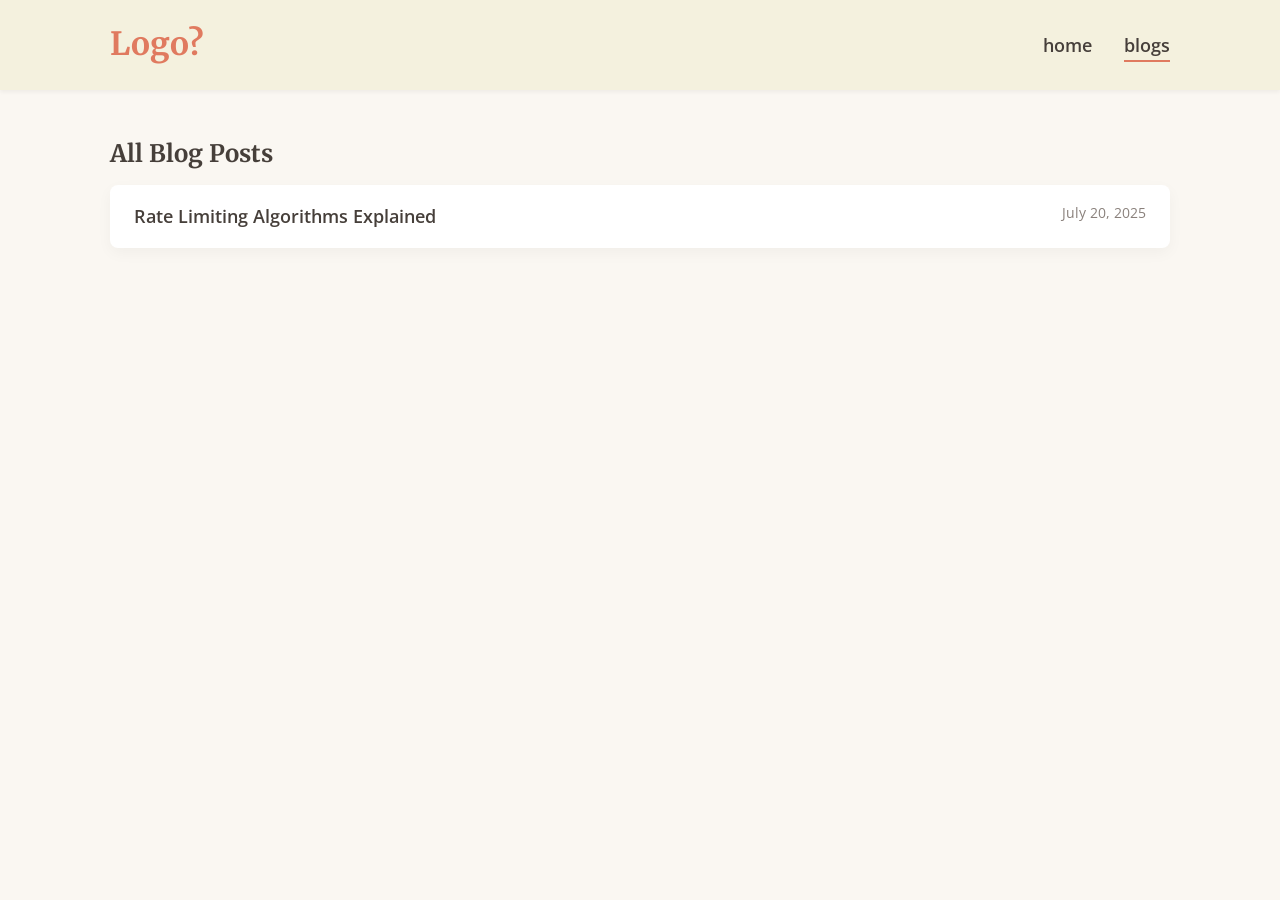
==== blogs.html @ 0a85ffc7 "init: Blog application." ====
<!DOCTYPE html>
<html lang="en">
  <head>
    <meta charset="UTF-8" />
    <meta name="viewport" content="width=device-width, initial-scale=1.0" />
    <title>Blogs - Blogz</title>
    <link rel="icon" href="favicon.ico" type="image/x-icon" />
    <link rel="shortcut icon" href="favicon.ico" type="image/x-icon" />
    <link rel="stylesheet" href="css/style.css" />
    <link rel="icon" type="image/x-icon" href="./favicon.jpeg" />
    <link rel="preconnect" href="https://fonts.googleapis.com" />
    <link rel="preconnect" href="https://fonts.gstatic.com" crossorigin />
    <link
      href="https://fonts.googleapis.com/css2?family=Merriweather:wght@300;400;700&family=Open+Sans:wght@400;600&display=swap"
      rel="stylesheet"
    />
    <meta
      name="description"
      content="All blog posts by Harsh Chauhan on various topics"
    />
  </head>
  <body>
    <header>
      <div class="container">
        <h1><a href="index.html">Logo?</a></h1>
        <nav>
          <ul>
            <li><a href="index.html">home</a></li>
            <li><a href="blogs.html" class="active">blogs</a></li>
          </ul>
        </nav>
      </div>
    </header>

    <main>
      <section class="blog-list container">
        <h1>All Blog Posts</h1>

        <div class="posts-list">
          <article class="post-item">
            <a href="posts/rate-limiting-algorithms.html">
              <div class="post-title">Rate Limiting Algorithms Explained</div>
              <span class="date">July 20, 2025</span>
            </a>
          </article>
        </div>
      </section>
    </main>

    <script src="js/main.js"></script>
  </body>
</html>
---- css/style.css ----
/* Base Styles */
:root {
  --bg-color: #faf7f2;
  --text-color: #463f3a;
  --accent-color: #e07a5f;
  --secondary-color: #8a817c;
  --highlight-color: #f4f1de;
  --card-bg: #ffffff;
  --card-shadow: rgba(0, 0, 0, 0.04);
}

* {
  margin: 0;
  padding: 0;
  box-sizing: border-box;
}

body {
  font-family: "Open Sans", sans-serif;
  color: var(--text-color);
  background-color: var(--bg-color);
  line-height: 1.6;
  font-size: 16px;
  transition: all 0.3s ease;
}

h1,
h2,
h3,
h4,
h5,
h6 {
  font-family: "Merriweather", serif;
  font-weight: 700;
  line-height: 1.3;
  margin-bottom: 1rem;
}

a {
  text-decoration: none;
  color: inherit;
  transition: color 0.3s ease;
}

a:hover {
  color: var(--accent-color);
}

img {
  max-width: 100%;
  height: auto;
}

.container {
  max-width: 1100px;
  margin: 0 auto;
  padding: 0 20px;
}

/* Header */
body > header {
  background-color: var(--highlight-color);
  padding: 1.5rem 0;
  box-shadow: 0 2px 4px rgba(0, 0, 0, 0.05);
  position: static;
  top: 0;
  z-index: 100;
}

body > header .container {
  display: flex;
  justify-content: space-between;
  align-items: center;
}

header h1 {
  font-size: 2rem;
  margin-bottom: 0;
}

header h1 a {
  color: var(--accent-color);
}

nav ul {
  display: flex;
  list-style: none;
}

nav ul li {
  margin-left: 2rem;
}

nav ul li a {
  font-size: 1.1rem;
  font-weight: 600;
  position: relative;
}

nav ul li a::after {
  content: "";
  position: absolute;
  bottom: -5px;
  left: 0;
  width: 0;
  height: 2px;
  background-color: var(--accent-color);
  transition: width 0.3s ease;
}

nav ul li a:hover::after,
nav ul li a.active::after {
  width: 100%;
}

/* Hero Section */
.hero {
  background-color: var(--highlight-color);
  text-align: center;
  padding: 4rem 0;
  margin-bottom: 3rem;
}

.hero h2 {
  font-size: 2.5rem;
  margin-bottom: 1rem;
  color: var(--text-color);
}

.hero p {
  font-size: 1.2rem;
  color: var(--secondary-color);
  max-width: 600px;
  margin: 0 auto;
}

/* Blog Posts */
.blog-posts {
  display: grid;
  grid-template-columns: repeat(auto-fill, minmax(300px, 1fr));
  gap: 2rem;
  margin-bottom: 4rem;
}

.post-card {
  background-color: var(--card-bg);
  border-radius: 8px;
  overflow: hidden;
  box-shadow: 0 5px 15px var(--card-shadow);
  transition: transform 0.3s ease, box-shadow 0.3s ease;
}

.post-card:hover {
  transform: translateY(-5px);
  box-shadow: 0 8px 25px rgba(0, 0, 0, 0.08);
}

.post-card.featured {
  grid-column: 1 / -1;
}

.post-content {
  padding: 1.5rem;
}

.date {
  display: block;
  font-size: 0.9rem;
  color: var(--secondary-color);
  margin-bottom: 0.5rem;
}

.post-card h3 {
  font-size: 1.5rem;
  margin-bottom: 0.75rem;
  transition: color 0.3s ease;
}

.post-card:hover h3 {
  color: var(--accent-color);
}

.post-card p {
  color: var(--secondary-color);
  margin-bottom: 1rem;
}

.read-more {
  display: inline-block;
  font-weight: 600;
  color: var(--accent-color);
}

/* Blog Posts List */
.blog-list {
  margin: 3rem auto;
}

.page-title {
  font-size: 2.5rem;
  margin-bottom: 2rem;
  color: var(--text-color);
}

.posts-list {
  display: flex;
  flex-direction: column;
  gap: 0.75rem;
}

.post-item {
  background-color: var(--card-bg);
  border-radius: 8px;
  overflow: hidden;
  box-shadow: 0 5px 15px var(--card-shadow);
  transition: background-color 0.3s ease;
}

.post-item a {
  display: flex;
  justify-content: space-between;
  align-items: center;
  padding: 1rem 1.5rem;
}

.post-item:hover {
  background-color: var(--highlight-color);
}

.post-item .post-title {
  font-size: 1.1rem;
  font-weight: 600;
  color: var(--text-color);
  margin: 0;
  flex-grow: 1;
  padding-right: 1rem;
}

.post-item:hover .post-title {
  color: var(--accent-color);
}

.post-item .date {
  font-size: 0.9rem;
  color: var(--secondary-color);
  white-space: nowrap;
}

/* About Section */
.about {
  margin: 3rem auto;
}

.about h2,
.contact h2 {
  text-align: center;
  margin-bottom: 2rem;
}

.about-content {
  display: flex;
  justify-content: center;
}

.bio {
  max-width: 700px;
  margin: 0 auto;
}

.bio p {
  margin-bottom: 1rem;
}

/* Contact Form */
.contact {
  text-align: center;
}

.contact p {
  max-width: 600px;
  margin: 0 auto 2rem;
}

form {
  max-width: 600px;
  margin: 0 auto;
  text-align: left;
}

.form-group {
  margin-bottom: 1.5rem;
}

label {
  display: block;
  margin-bottom: 0.5rem;
  font-weight: 600;
}

input,
textarea {
  width: 100%;
  padding: 0.75rem;
  border: 1px solid #ddd;
  border-radius: 4px;
  font-family: inherit;
  font-size: inherit;
  background-color: var(--card-bg);
  transition: border-color 0.3s ease;
}

input:focus,
textarea:focus {
  outline: none;
  border-color: var(--accent-color);
}

button {
  background-color: var(--accent-color);
  color: white;
  border: none;
  border-radius: 4px;
  padding: 0.75rem 1.5rem;
  font-size: 1rem;
  font-weight: 600;
  cursor: pointer;
  transition: background-color 0.3s ease;
}

button:hover {
  background-color: #c45a3d;
}

/* Footer */
footer {
  background-color: var(--highlight-color);
  padding: 2rem 0;
  text-align: center;
  margin-top: 3rem;
}

footer .container {
  display: flex;
  justify-content: space-between;
  align-items: center;
}

.social-links a {
  margin-left: 1rem;
  display: inline-block;
}

.social-links svg {
  width: 20px;
  height: 20px;
  stroke: var(--secondary-color);
  transition: stroke 0.3s ease;
}

.social-links a:hover svg {
  stroke: var(--accent-color);
}

/* Blog Post Page */
.post-header {
  text-align: center;
  margin-bottom: 2rem;
  position: static; /* Ensure it's not sticky */
}

.post-header h1 {
  font-size: 2.5rem;
  margin-bottom: 0.5rem;
}

.post-meta {
  color: var(--secondary-color);
  margin-bottom: 2rem;
}

.post-content {
  max-width: 800px;
  margin: 0 auto;
}

.post-body {
  font-family: "Merriweather", serif;
  font-size: 1.1rem;
  line-height: 1.8;
}

.post-body p,
.post-body ul,
.post-body ol {
  margin-bottom: 1.5rem;
}

.post-body ul,
.post-body ol {
  padding-left: 2rem;
}

.post-body ul {
  list-style-type: disc;
}

.post-body ol {
  list-style-type: decimal;
}

.post-body li {
  margin-bottom: 0.5rem;
  line-height: 1.6;
}

.post-body h2 {
  font-size: 1.8rem;
  margin-top: 2rem;
  margin-bottom: 1rem;
}

.post-body h3 {
  font-size: 1.5rem;
  margin-top: 1.5rem;
  margin-bottom: 1rem;
}

.post-body blockquote {
  border-left: 4px solid var(--accent-color);
  padding-left: 1.5rem;
  font-style: italic;
  margin: 2rem 0;
}

.post-body pre {
  background-color: #f8f8f8;
  border: 1px solid #e1e1e1;
  border-radius: 8px;
  padding: 1.5rem;
  margin: 2rem 0;
  overflow-x: auto;
  font-family: "Monaco", "Menlo", "Ubuntu Mono", monospace;
  font-size: 0.9rem;
  line-height: 1.4;
}

.post-body code {
  font-family: "Monaco", "Menlo", "Ubuntu Mono", monospace;
  font-size: 0.9em;
  background-color: #f8f8f8;
  padding: 0.2em 0.4em;
  border-radius: 4px;
  border: 1px solid #e1e1e1;
}

.post-body pre code {
  background-color: transparent;
  padding: 0;
  border: none;
  font-size: 0.9rem;
}

/* Dark mode code styles */
body.dark-mode .post-body pre {
  background-color: #2d2d2d;
  border-color: #444;
  color: #f8f8f2;
}

body.dark-mode .post-body code {
  background-color: #2d2d2d;
  border-color: #444;
  color: #f8f8f2;
}

/* Responsive Design */
@media (max-width: 768px) {
  header .container {
    flex-direction: column;
  }

  header h1 {
    margin-bottom: 1rem;
  }

  nav ul li {
    margin: 0 1rem;
  }

  .blog-posts {
    grid-template-columns: 1fr;
  }

  footer .container {
    flex-direction: column;
  }

  footer p {
    margin-bottom: 1rem;
  }

  .post-item h2 {
    font-size: 1.3rem;
  }
}

/* Dark Mode Toggle - Functionality will be added with JS */
.theme-switch {
  display: flex;
  align-items: center;
}

.theme-switch label {
  margin: 0 0 0 10px;
}

body.dark-mode {
  --bg-color: #2b2b2b;
  --text-color: #e0e0e0;
  --accent-color: #ff7e5f;
  --secondary-color: #b3b3b3;
  --highlight-color: #3a3a3a;
  --card-bg: #3a3a3a;
  --card-shadow: rgba(0, 0, 0, 0.2);
}
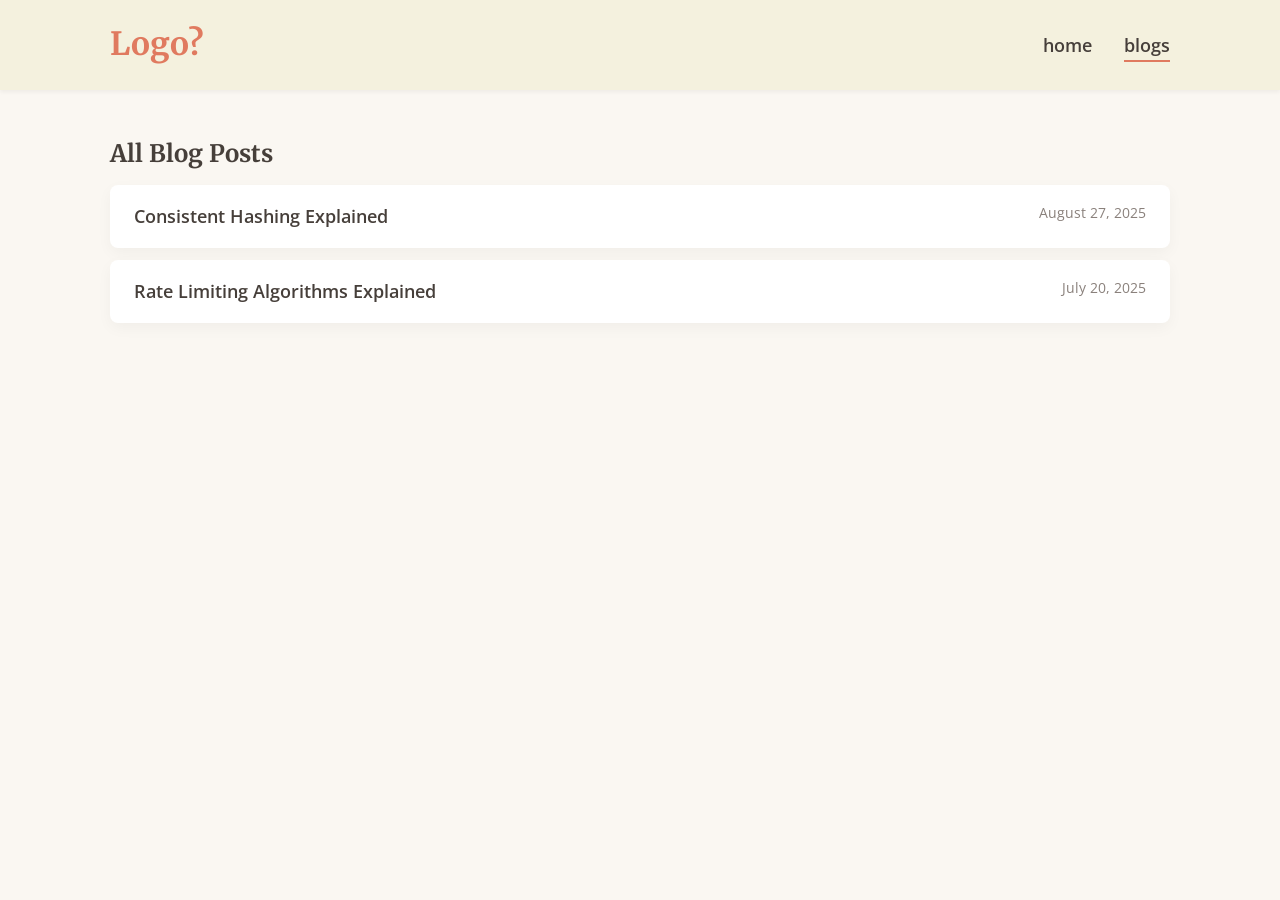
==== commit 70d1ca6a: "post: Consistent Hashing." ====
--- a/blogs.html
+++ b/blogs.html
@@ -38,6 +38,13 @@
 
         <div class="posts-list">
           <article class="post-item">
+            <a href="posts/consistent-hashing-explained.html">
+              <div class="post-title">Consistent Hashing Explained</div>
+              <span class="date">August 27, 2025</span>
+            </a>
+          </article>
+
+          <article class="post-item">
             <a href="posts/rate-limiting-algorithms.html">
               <div class="post-title">Rate Limiting Algorithms Explained</div>
               <span class="date">July 20, 2025</span>
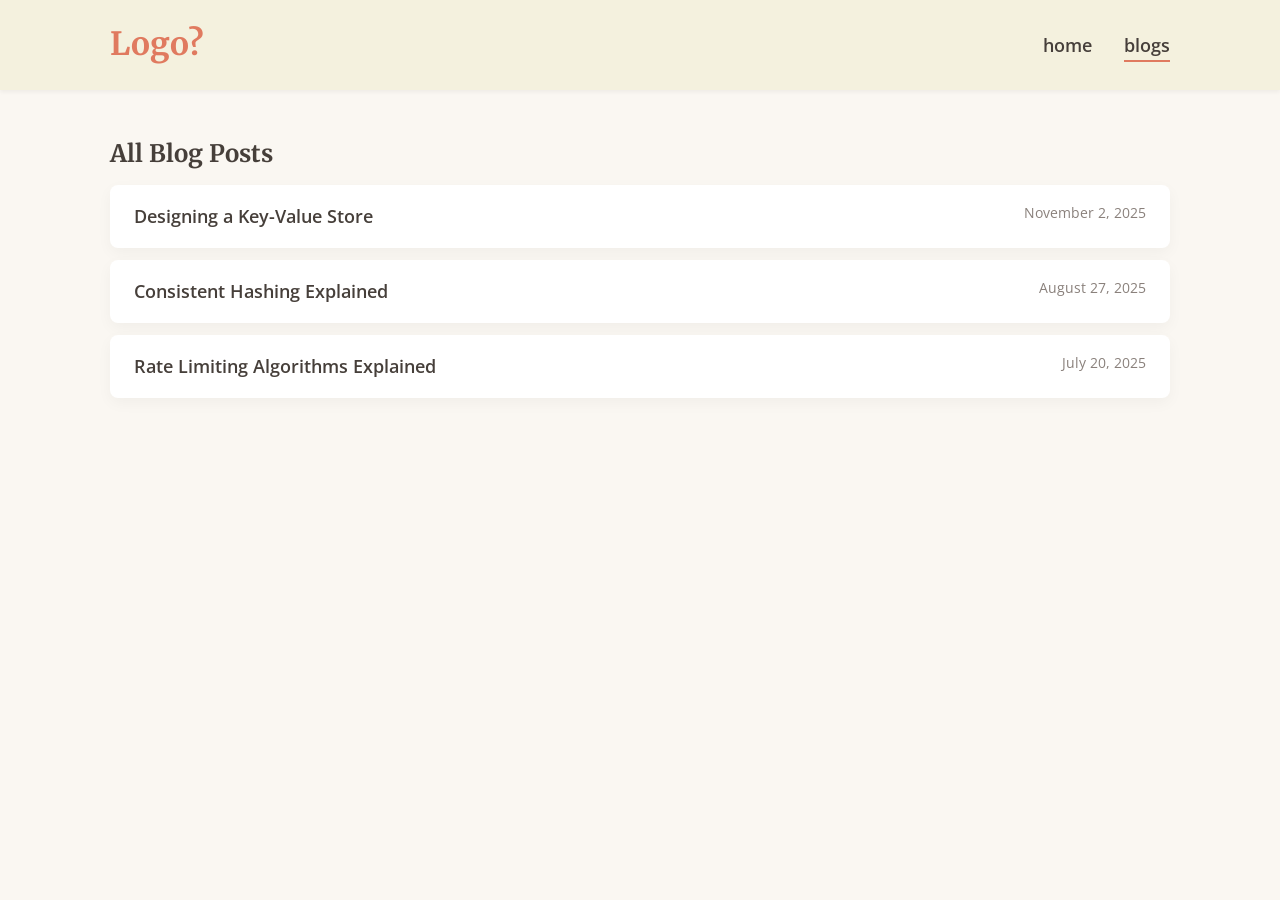
==== commit 81ce7c39: "post: Design a key value store." ====
--- a/blogs.html
+++ b/blogs.html
@@ -1,6 +1,15 @@
 <!DOCTYPE html>
 <html lang="en">
   <head>
+    <!-- Google tag (gtag.js) -->
+    <script async src="https://www.googletagmanager.com/gtag/js?id=G-MH51B2L22Y"></script>
+    <script>
+        window.dataLayer = window.dataLayer || [];
+        function gtag(){dataLayer.push(arguments);}
+        gtag('js', new Date());
+    
+        gtag('config', 'G-MH51B2L22Y');
+    </script>
     <meta charset="UTF-8" />
     <meta name="viewport" content="width=device-width, initial-scale=1.0" />
     <title>Blogs - Blogz</title>
@@ -38,6 +47,13 @@
 
         <div class="posts-list">
           <article class="post-item">
+            <a href="posts/designing-a-key-value-store.html">
+              <div class="post-title">Designing a Key-Value Store</div>
+              <span class="date">November 2, 2025</span>
+            </a>
+          </article>
+
+          <article class="post-item">
             <a href="posts/consistent-hashing-explained.html">
               <div class="post-title">Consistent Hashing Explained</div>
               <span class="date">August 27, 2025</span>
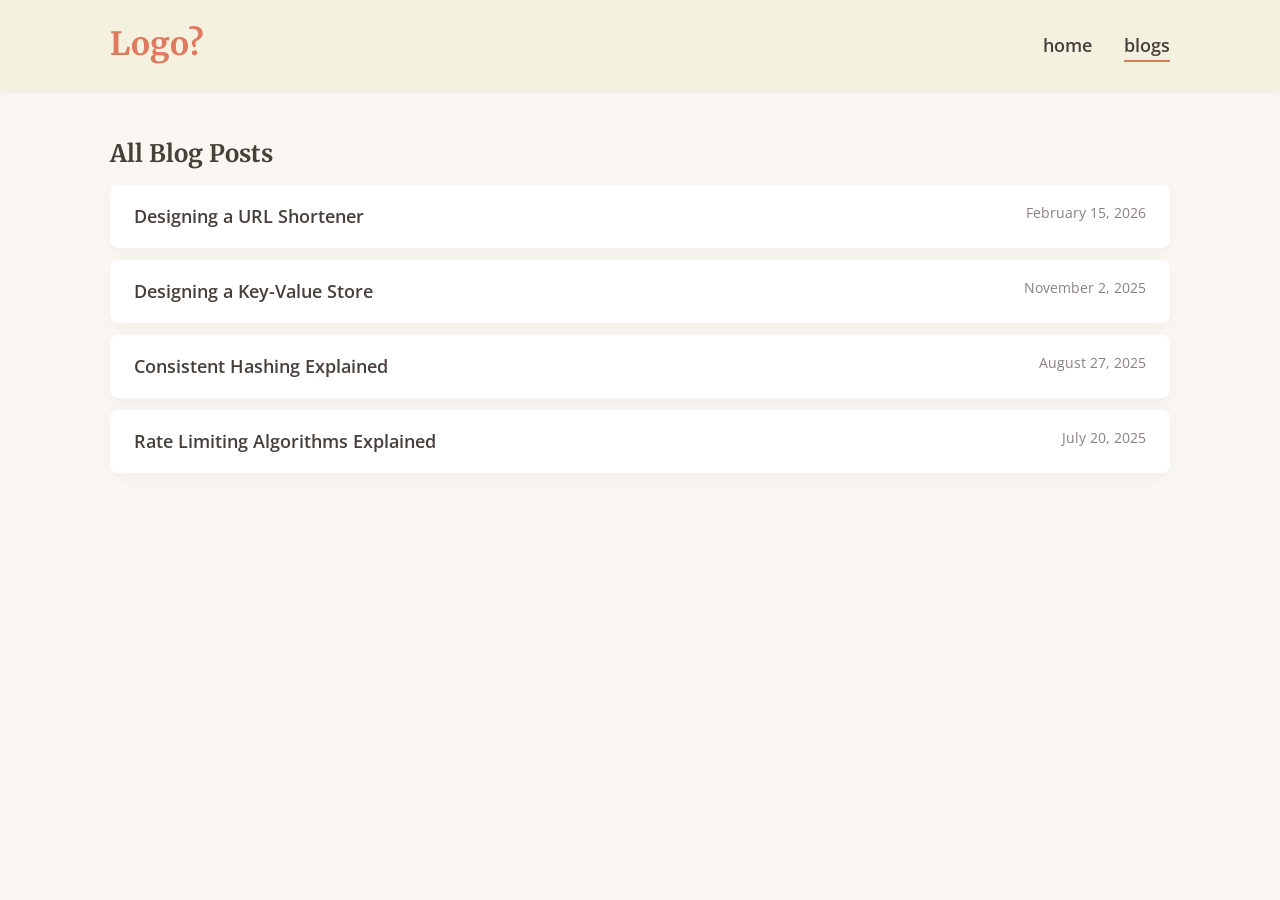
==== commit 2f2f4c23: "blog: Designing a URL Shortener." ====
--- a/blogs.html
+++ b/blogs.html
@@ -47,6 +47,13 @@
 
         <div class="posts-list">
           <article class="post-item">
+            <a href="/posts/designing-a-url-shortener.html">
+              <div class="post-title">Designing a URL Shortener</div>
+              <span class="date">February 15, 2026</span>
+            </a>
+          </article>
+
+          <article class="post-item">
             <a href="posts/designing-a-key-value-store.html">
               <div class="post-title">Designing a Key-Value Store</div>
               <span class="date">November 2, 2025</span>
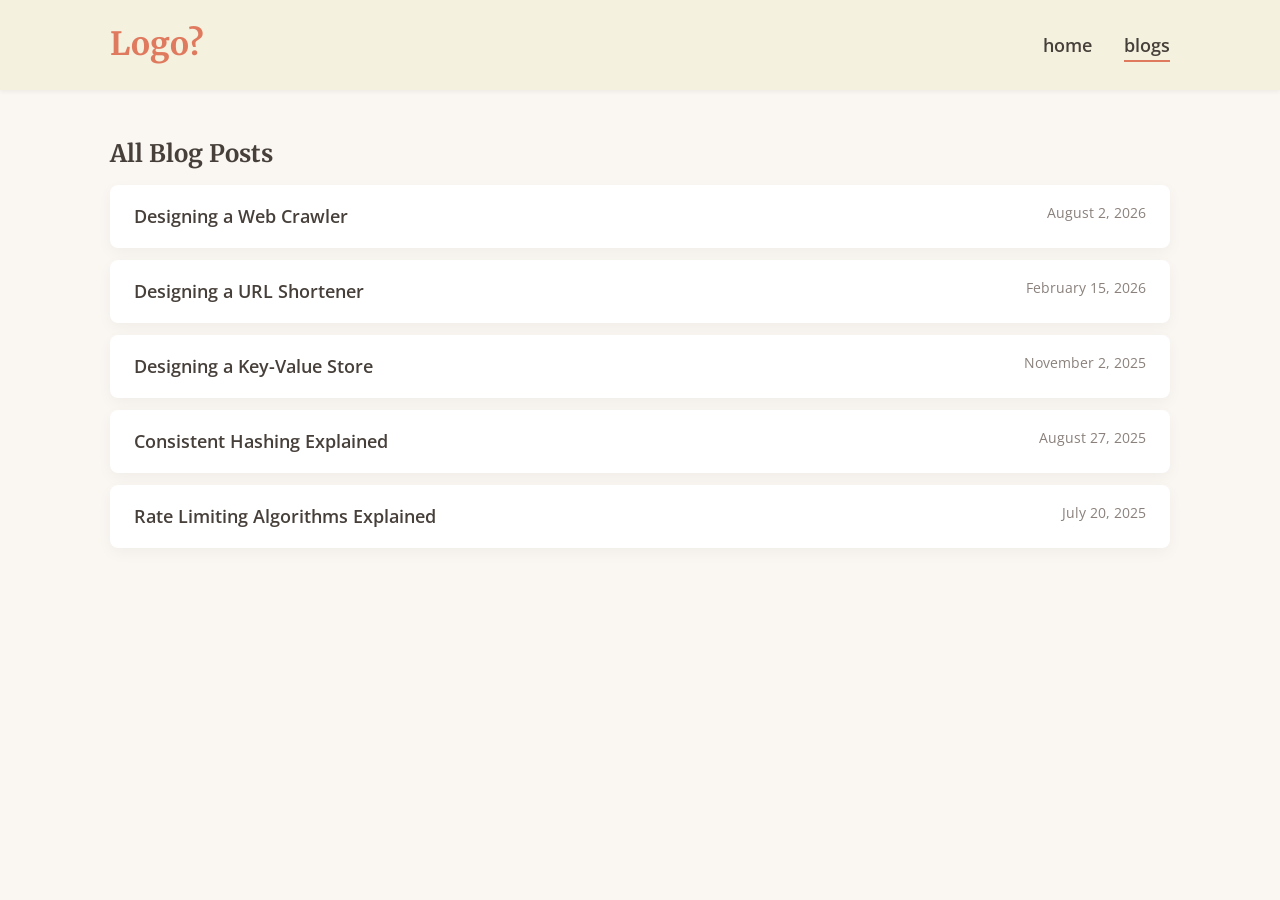
==== commit 3be1af42: "blog: Designing a Web Crawler." ====
--- a/blogs.html
+++ b/blogs.html
@@ -47,7 +47,14 @@
 
         <div class="posts-list">
           <article class="post-item">
-            <a href="/posts/designing-a-url-shortener.html">
+            <a href="posts/designing-a-web-crawler.html">
+              <div class="post-title">Designing a Web Crawler</div>
+              <span class="date">August 2, 2026</span>
+            </a>
+          </article>
+
+          <article class="post-item">
+            <a href="posts/designing-a-url-shortener.html">
               <div class="post-title">Designing a URL Shortener</div>
               <span class="date">February 15, 2026</span>
             </a>
